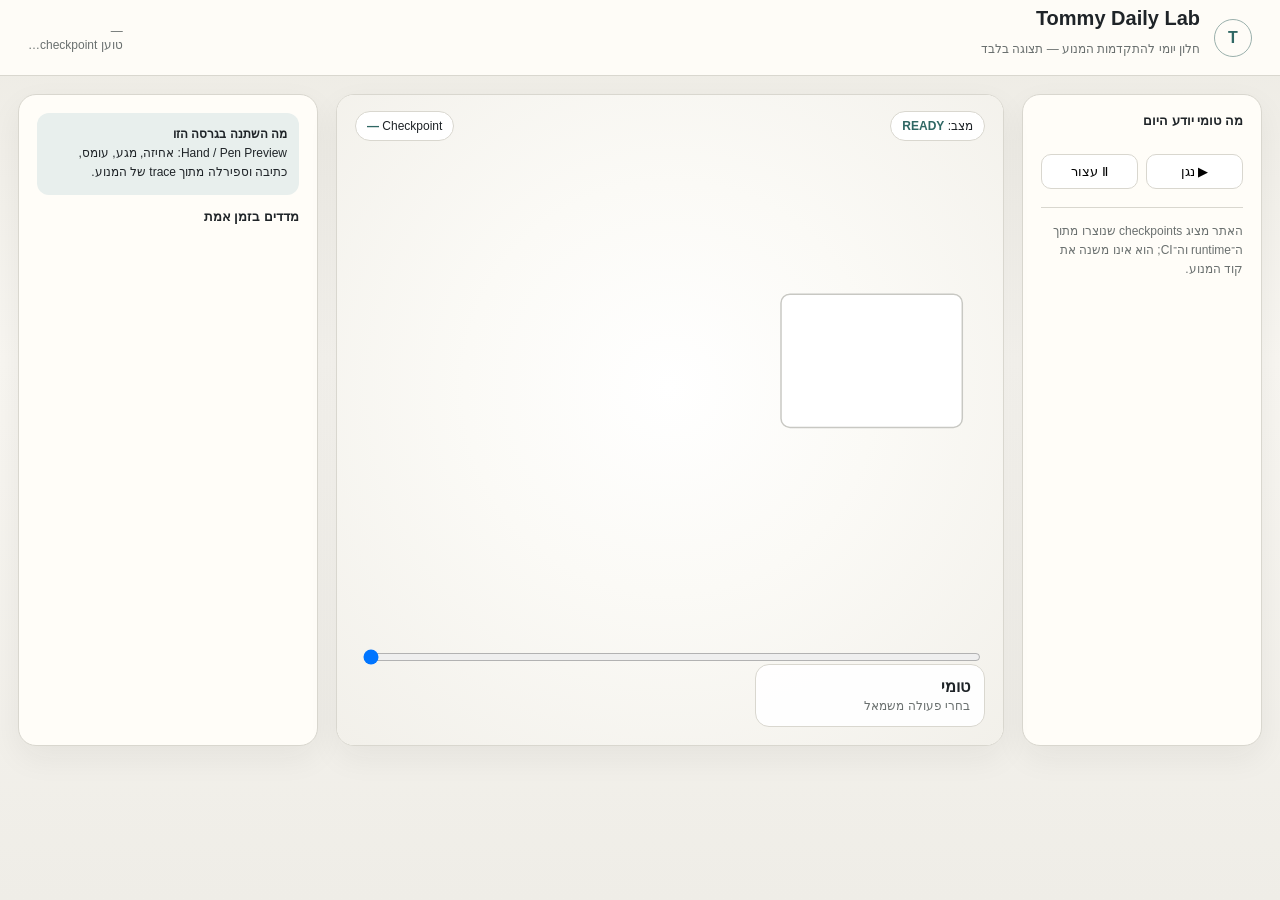
==== index.html @ c380a2aa "Add Tommy Daily Lab viewer" ====
<!doctype html>
<html lang="he" dir="rtl">
<head><meta charset="utf-8"><meta name="viewport" content="width=device-width,initial-scale=1"><title>Tommy Daily Lab</title><style>:root{--bg:#f4f2ec;--panel:#fffdf8;--ink:#1f2428;--muted:#6a706f;--line:#d9d7cf;--accent:#2f6764;--soft:#e8efed}*{box-sizing:border-box}body{margin:0;background:linear-gradient(180deg,#eceae3,#f8f6f1 40%,#efede7);color:var(--ink);font-family:Arial,"Noto Sans Hebrew",sans-serif;min-height:100vh}header{height:76px;display:flex;align-items:center;justify-content:space-between;padding:0 28px;border-bottom:1px solid var(--line);background:#fffdf8f2}.brand{display:flex;align-items:center;gap:14px}.mark{width:38px;height:38px;border:1px solid #9ab0ac;border-radius:50%;display:grid;place-items:center;font-weight:700;color:var(--accent)}.brand h1{font-size:20px;margin:0}.brand p,.stamp,.help,.metric small{color:var(--muted);font-size:12px}main{display:grid;grid-template-columns:240px minmax(520px,1fr) 300px;gap:18px;padding:18px;max-width:1500px;margin:auto}.panel,.stage{background:var(--panel);border:1px solid var(--line);border-radius:18px;box-shadow:0 12px 32px rgba(36,42,40,.06)}.panel{padding:18px}.panel h2{font-size:13px;margin:0 0 12px}.actions{display:grid;gap:9px}.action{border:1px solid #cfd6d3;background:#fff;border-radius:12px;padding:12px 13px;text-align:right;font-size:14px;cursor:pointer}.action.active{background:var(--soft);border-color:#7f9f99;color:#204d4a;font-weight:700}.stage{position:relative;min-height:650px;overflow:hidden}.stage-head{position:absolute;top:16px;right:18px;left:18px;display:flex;justify-content:space-between;z-index:1}.pill{background:#fff;border:1px solid var(--line);border-radius:999px;padding:7px 11px;font-size:12px}.pill strong{color:var(--accent)}svg{width:100%;height:650px;display:block;background:radial-gradient(circle at 50% 45%,#fff 0,#fbfaf6 42%,#f2f0ea 100%)}.body-line{stroke:#485452;stroke-width:10;stroke-linecap:round}.joint{fill:#fff;stroke:#485452;stroke-width:3}.head{fill:#fbfaf5;stroke:#485452;stroke-width:4}.torso{fill:#e7ece9;stroke:#485452;stroke-width:3}.pen{stroke:#4d5e72;stroke-width:7;stroke-linecap:round}.paper{fill:#fff;stroke:#c8c8c3;stroke-width:2}.ink{fill:none;stroke:#2f6764;stroke-width:3;stroke-linecap:round;stroke-linejoin:round}.finger{stroke:#596461;stroke-width:7;stroke-linecap:round}.finger-joint{fill:#fff;stroke:#596461;stroke-width:2}.caption{position:absolute;bottom:18px;right:18px;background:#fffffff0;border:1px solid var(--line);border-radius:14px;padding:12px 14px;min-width:230px}.caption b{display:block;font-size:16px}.caption span{font-size:12px;color:var(--muted)}.metric{padding:11px 0;border-bottom:1px solid #ebe9e2}.metric .row{display:flex;justify-content:space-between;gap:12px;font-size:13px}.status{font-weight:700}.ok{color:#32633e}.warn{color:#926b24}.bad{color:#994843}.timeline{position:absolute;left:24px;right:24px;bottom:76px;direction:ltr}.timeline input{width:100%}.playrow{display:flex;gap:8px;margin-top:14px}.playrow button{flex:1;border:1px solid var(--line);border-radius:10px;background:white;padding:9px;cursor:pointer}.today{background:var(--soft);border-radius:12px;padding:12px;margin-bottom:14px;font-size:12px;line-height:1.6}.help{line-height:1.6;margin-top:18px;padding-top:14px;border-top:1px solid var(--line)}@media(max-width:1050px){main{grid-template-columns:1fr}.stage{order:-1;min-height:560px}svg{height:560px}}</style></head>
<body><header><div class="brand"><div class="mark">T</div><div><h1>Tommy Daily Lab</h1><p>חלון יומי להתקדמות המנוע — תצוגה בלבד</p></div></div><div class="stamp"><div id="date">—</div><div id="source">טוען checkpoint…</div></div></header><main><aside class="panel"><h2>מה טומי יודע היום</h2><div class="actions" id="actions"></div><div class="playrow"><button id="play">▶ נגן</button><button id="pause">Ⅱ עצור</button></div><div class="help">האתר מציג checkpoints שנוצרו מתוך ה־runtime וה־CI; הוא אינו משנה את קוד המנוע.</div></aside><section class="stage"><div class="stage-head"><span class="pill">מצב: <strong id="mode">READY</strong></span><span class="pill">Checkpoint <strong id="ci">—</strong></span></div><svg viewBox="0 0 900 650"><rect x="600" y="155" width="245" height="180" rx="12" class="paper"/><path id="inkPath" class="ink" d=""/><g id="body"></g><g id="hand"></g></svg><div class="timeline"><input id="slider" type="range" min="0" max="100" value="0"></div><div class="caption"><b id="skillName">טומי</b><span id="captionText">בחרי פעולה משמאל</span></div></section><aside class="panel"><div class="today"><strong>מה השתנה בגרסה הזו</strong><br>Hand / Pen Preview: אחיזה, מגע, עומס, כתיבה וספירלה מתוך trace של המנוע.</div><h2>מדדים בזמן אמת</h2><div id="metrics"></div></aside></main><script>
const labels={pick_up_pencil:'הרם עט',write_I:'כתוב I',draw_spiral:'צייר ספירלה',sit:'שב',stand:'קום'};let D,traceName='pick_up_pencil',frame=0,timer=null,ink=[];function idx(n){return D.joint_names.indexOf(n)}function tv(n){return D.tool_names.indexOf(n)}function j(f,n){const i=idx(n);return i<0?0:(f[5][i]||0)}function t(f,n){const i=tv(n);return i<0?null:f[6][i]}function p2(x,y,l,a){return[x+l*Math.sin(a),y+l*Math.cos(a)]}function line(g,a,b,c='body-line'){const e=document.createElementNS('http://www.w3.org/2000/svg','line');e.setAttribute('x1',a[0]);e.setAttribute('y1',a[1]);e.setAttribute('x2',b[0]);e.setAttribute('y2',b[1]);e.setAttribute('class',c);g.appendChild(e)}function circle(g,p,r,c='joint'){const e=document.createElementNS('http://www.w3.org/2000/svg','circle');e.setAttribute('cx',p[0]);e.setAttribute('cy',p[1]);e.setAttribute('r',r);e.setAttribute('class',c);g.appendChild(e)}function body(f){const g=document.getElementById('body');g.innerHTML='';const pelvis=[385,f[2]?385:360],a=j(f,'body_thorax_pitch')*.55,ch=[pelvis[0]+Math.sin(a)*118,pelvis[1]-Math.cos(a)*118],neck=[ch[0]+Math.sin(a)*38,ch[1]-Math.cos(a)*38];const tor=document.createElementNS('http://www.w3.org/2000/svg','path');tor.setAttribute('d',`M ${pelvis[0]-34} ${pelvis[1]} L ${ch[0]-50} ${ch[1]} L ${ch[0]+50} ${ch[1]} L ${pelvis[0]+34} ${pelvis[1]} Z`);tor.setAttribute('class','torso');g.appendChild(tor);circle(g,[neck[0],neck[1]-28],27,'head');const rs=[ch[0]+48,ch[1]+7],ls=[ch[0]-48,ch[1]+7],ra=-1.62+j(f,'body_r_shoulder_flex')*.8+j(f,'body_r_shoulder_abd')*.18,la=1.62-j(f,'body_l_shoulder_flex')*.8-j(f,'body_l_shoulder_abd')*.18,re=p2(...rs,82,ra),le=p2(...ls,82,la),rw=p2(...re,76,ra+j(f,'body_r_elbow')*.9),lw=p2(...le,76,la-j(f,'body_l_elbow')*.9);line(g,rs,re);line(g,re,rw);line(g,ls,le);line(g,le,lw);[rs,re,rw,ls,le,lw].forEach(p=>circle(g,p,6));const rh=[pelvis[0]+30,pelvis[1]],lh=[pelvis[0]-30,pelvis[1]],rha=.05+j(f,'body_r_hip_flex')*.75,lha=-.05-j(f,'body_l_hip_flex')*.75,rk=p2(...rh,105,rha),lk=p2(...lh,105,lha),rank=p2(...rk,100,rha-j(f,'body_r_knee')*.72),lank=p2(...lk,100,lha+j(f,'body_l_knee')*.72);line(g,rh,rk);line(g,rk,rank);line(g,lh,lk);line(g,lk,lank);[rh,rk,rank,lh,lk,lank].forEach(p=>circle(g,p,6));if(f[3])line(g,rw,[rw[0]+42,rw[1]+20],'pen')}function fingers(g,base,vals,s=1){let p=base,a=-1.55;vals.forEach((v,i)=>{a+=(v*Math.PI/180)*.55;const q=p2(...p,(26-i*4)*s,a);line(g,p,q,'finger');circle(g,q,3,'finger-joint');p=q})}function hand(f){const g=document.getElementById('hand');g.innerHTML='';const bx=500,by=485,p=document.createElementNS('http://www.w3.org/2000/svg','rect');p.setAttribute('x',bx);p.setAttribute('y',by);p.setAttribute('width',86);p.setAttribute('height',62);p.setAttribute('rx',22);p.setAttribute('class','torso');g.appendChild(p);for(const[n,x]of[['index',bx+69],['middle',bx+50],['ring',bx+31],['little',bx+14]])fingers(g,[x,by+5],[j(f,`hand_${n}_mcp_flex`),j(f,`hand_${n}_pip`),j(f,`hand_${n}_dip`)]);fingers(g,[bx+5,by+37],[j(f,'hand_thumb_cmc_flex')*.7,j(f,'hand_thumb_mcp'),j(f,'hand_thumb_ip')],.85);if(f[3])line(g,[bx+62,by+12],[bx+125,by+70],'pen')}function row(n,v,c=''){return`<div class="metric"><div class="row"><span>${n}</span><span class="status ${c}">${v}</span></div></div>`}function metrics(f){const con=t(f,'contact'),err=t(f,'tip_error_m'),pressure=t(f,'writing_normal_force_n'),st=t(f,'static_stable'),fr=t(f,'max_friction_utilization');document.getElementById('metrics').innerHTML=row('פעולה',labels[traceName])+row('אובייקט',f[3]||'—')+row('אחיזה',f[4]||'—')+row('מגע עט',con===true?'CONTACT':con===false?'OFF':'—',con===true?'ok':'warn')+row('שגיאת קצה',err==null?'—':(err*1000).toFixed(2)+' mm',err!=null&&err<.002?'ok':'warn')+row('לחץ כתיבה',pressure==null?'—':Number(pressure).toFixed(2)+' N')+row('יציבות',st==null?'—':st?'PASS':'NOT FEASIBLE',st===true?'ok':st===false?'bad':'')+row('ניצול חיכוך',fr==null?'—':Number(fr).toFixed(2))}function render(){const tr=D.traces[traceName],f=tr[Math.min(frame,tr.length-1)];body(f);hand(f);if(frame===0)ink=[];const pp=t(f,'pen_pos');if(pp&&t(f,'contact'))ink.push(pp);const pts=ink.map(p=>[615+p[0]*210,315-p[1]*120]);document.getElementById('inkPath').setAttribute('d',pts.length?'M '+pts.map(p=>p.join(' ')).join(' L '):'');metrics(f);document.getElementById('slider').value=Math.round(frame*100/(tr.length-1));document.getElementById('mode').textContent=f[1].toUpperCase();document.getElementById('skillName').textContent=labels[traceName];document.getElementById('captionText').textContent=`Frame ${frame+1} מתוך ${tr.length}`}function play(){clearInterval(timer);timer=setInterval(()=>{if(frame>=D.traces[traceName].length-1){clearInterval(timer);return}frame++;render()},140)}function select(n){traceName=n;frame=0;ink=[];document.querySelectorAll('.action').forEach(b=>b.classList.toggle('active',b.dataset.trace===n));render();play()}fetch('latest.json?v='+Date.now()).then(r=>r.json()).then(d=>{D=d;document.getElementById('date').textContent='עדכון: '+D.date;document.getElementById('source').textContent='CI #'+D.source.ci_run+' · '+D.source.sha.slice(0,8);document.getElementById('ci').textContent='#'+D.source.ci_run;for(const n of['pick_up_pencil','write_I','draw_spiral','sit','stand']){const b=document.createElement('button');b.className='action';b.dataset.trace=n;b.textContent=labels[n];b.onclick=()=>select(n);document.getElementById('actions').appendChild(b)}document.getElementById('play').onclick=play;document.getElementById('pause').onclick=()=>clearInterval(timer);document.getElementById('slider').oninput=e=>{clearInterval(timer);frame=Math.round((D.traces[traceName].length-1)*e.target.value/100);ink=[];render()};select('pick_up_pencil')});
</script></body></html>
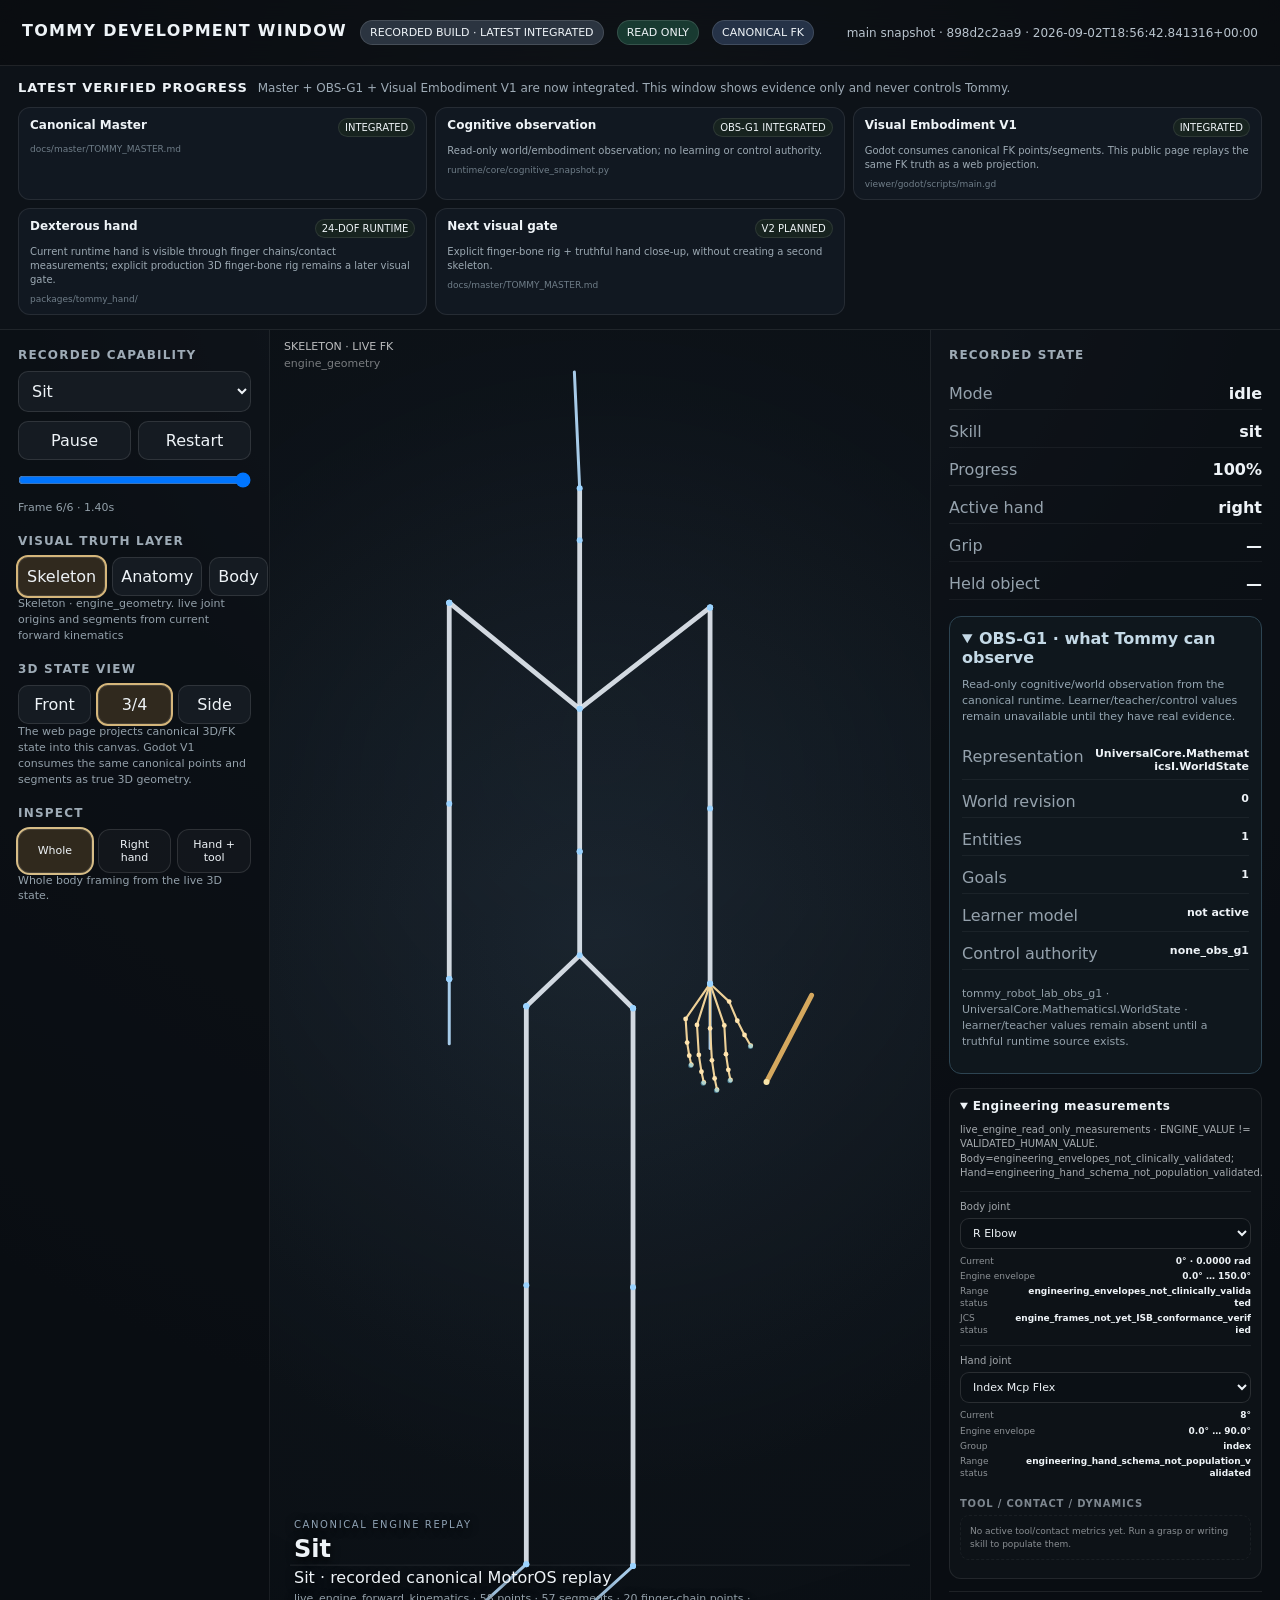
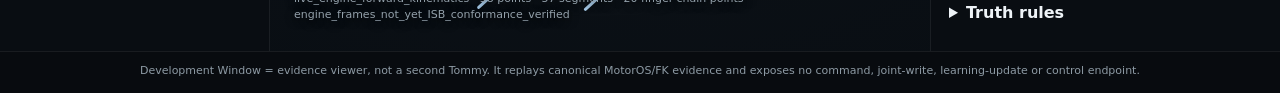
==== commit c52fac3f: "Sync validated Tommy mirror 898d2c2a" ====
--- a/index.html
+++ b/index.html
@@ -1,6 +1,138 @@
 <!doctype html>
-<html lang="he" dir="rtl">
-<head><meta charset="utf-8"><meta name="viewport" content="width=device-width,initial-scale=1"><title>Tommy Daily Lab</title><style>:root{--bg:#f4f2ec;--panel:#fffdf8;--ink:#1f2428;--muted:#6a706f;--line:#d9d7cf;--accent:#2f6764;--soft:#e8efed}*{box-sizing:border-box}body{margin:0;background:linear-gradient(180deg,#eceae3,#f8f6f1 40%,#efede7);color:var(--ink);font-family:Arial,"Noto Sans Hebrew",sans-serif;min-height:100vh}header{height:76px;display:flex;align-items:center;justify-content:space-between;padding:0 28px;border-bottom:1px solid var(--line);background:#fffdf8f2}.brand{display:flex;align-items:center;gap:14px}.mark{width:38px;height:38px;border:1px solid #9ab0ac;border-radius:50%;display:grid;place-items:center;font-weight:700;color:var(--accent)}.brand h1{font-size:20px;margin:0}.brand p,.stamp,.help,.metric small{color:var(--muted);font-size:12px}main{display:grid;grid-template-columns:240px minmax(520px,1fr) 300px;gap:18px;padding:18px;max-width:1500px;margin:auto}.panel,.stage{background:var(--panel);border:1px solid var(--line);border-radius:18px;box-shadow:0 12px 32px rgba(36,42,40,.06)}.panel{padding:18px}.panel h2{font-size:13px;margin:0 0 12px}.actions{display:grid;gap:9px}.action{border:1px solid #cfd6d3;background:#fff;border-radius:12px;padding:12px 13px;text-align:right;font-size:14px;cursor:pointer}.action.active{background:var(--soft);border-color:#7f9f99;color:#204d4a;font-weight:700}.stage{position:relative;min-height:650px;overflow:hidden}.stage-head{position:absolute;top:16px;right:18px;left:18px;display:flex;justify-content:space-between;z-index:1}.pill{background:#fff;border:1px solid var(--line);border-radius:999px;padding:7px 11px;font-size:12px}.pill strong{color:var(--accent)}svg{width:100%;height:650px;display:block;background:radial-gradient(circle at 50% 45%,#fff 0,#fbfaf6 42%,#f2f0ea 100%)}.body-line{stroke:#485452;stroke-width:10;stroke-linecap:round}.joint{fill:#fff;stroke:#485452;stroke-width:3}.head{fill:#fbfaf5;stroke:#485452;stroke-width:4}.torso{fill:#e7ece9;stroke:#485452;stroke-width:3}.pen{stroke:#4d5e72;stroke-width:7;stroke-linecap:round}.paper{fill:#fff;stroke:#c8c8c3;stroke-width:2}.ink{fill:none;stroke:#2f6764;stroke-width:3;stroke-linecap:round;stroke-linejoin:round}.finger{stroke:#596461;stroke-width:7;stroke-linecap:round}.finger-joint{fill:#fff;stroke:#596461;stroke-width:2}.caption{position:absolute;bottom:18px;right:18px;background:#fffffff0;border:1px solid var(--line);border-radius:14px;padding:12px 14px;min-width:230px}.caption b{display:block;font-size:16px}.caption span{font-size:12px;color:var(--muted)}.metric{padding:11px 0;border-bottom:1px solid #ebe9e2}.metric .row{display:flex;justify-content:space-between;gap:12px;font-size:13px}.status{font-weight:700}.ok{color:#32633e}.warn{color:#926b24}.bad{color:#994843}.timeline{position:absolute;left:24px;right:24px;bottom:76px;direction:ltr}.timeline input{width:100%}.playrow{display:flex;gap:8px;margin-top:14px}.playrow button{flex:1;border:1px solid var(--line);border-radius:10px;background:white;padding:9px;cursor:pointer}.today{background:var(--soft);border-radius:12px;padding:12px;margin-bottom:14px;font-size:12px;line-height:1.6}.help{line-height:1.6;margin-top:18px;padding-top:14px;border-top:1px solid var(--line)}@media(max-width:1050px){main{grid-template-columns:1fr}.stage{order:-1;min-height:560px}svg{height:560px}}</style></head>
-<body><header><div class="brand"><div class="mark">T</div><div><h1>Tommy Daily Lab</h1><p>חלון יומי להתקדמות המנוע — תצוגה בלבד</p></div></div><div class="stamp"><div id="date">—</div><div id="source">טוען checkpoint…</div></div></header><main><aside class="panel"><h2>מה טומי יודע היום</h2><div class="actions" id="actions"></div><div class="playrow"><button id="play">▶ נגן</button><button id="pause">Ⅱ עצור</button></div><div class="help">האתר מציג checkpoints שנוצרו מתוך ה־runtime וה־CI; הוא אינו משנה את קוד המנוע.</div></aside><section class="stage"><div class="stage-head"><span class="pill">מצב: <strong id="mode">READY</strong></span><span class="pill">Checkpoint <strong id="ci">—</strong></span></div><svg viewBox="0 0 900 650"><rect x="600" y="155" width="245" height="180" rx="12" class="paper"/><path id="inkPath" class="ink" d=""/><g id="body"></g><g id="hand"></g></svg><div class="timeline"><input id="slider" type="range" min="0" max="100" value="0"></div><div class="caption"><b id="skillName">טומי</b><span id="captionText">בחרי פעולה משמאל</span></div></section><aside class="panel"><div class="today"><strong>מה השתנה בגרסה הזו</strong><br>Hand / Pen Preview: אחיזה, מגע, עומס, כתיבה וספירלה מתוך trace של המנוע.</div><h2>מדדים בזמן אמת</h2><div id="metrics"></div></aside></main><script>
-const labels={pick_up_pencil:'הרם עט',write_I:'כתוב I',draw_spiral:'צייר ספירלה',sit:'שב',stand:'קום'};let D,traceName='pick_up_pencil',frame=0,timer=null,ink=[];function idx(n){return D.joint_names.indexOf(n)}function tv(n){return D.tool_names.indexOf(n)}function j(f,n){const i=idx(n);return i<0?0:(f[5][i]||0)}function t(f,n){const i=tv(n);return i<0?null:f[6][i]}function p2(x,y,l,a){return[x+l*Math.sin(a),y+l*Math.cos(a)]}function line(g,a,b,c='body-line'){const e=document.createElementNS('http://www.w3.org/2000/svg','line');e.setAttribute('x1',a[0]);e.setAttribute('y1',a[1]);e.setAttribute('x2',b[0]);e.setAttribute('y2',b[1]);e.setAttribute('class',c);g.appendChild(e)}function circle(g,p,r,c='joint'){const e=document.createElementNS('http://www.w3.org/2000/svg','circle');e.setAttribute('cx',p[0]);e.setAttribute('cy',p[1]);e.setAttribute('r',r);e.setAttribute('class',c);g.appendChild(e)}function body(f){const g=document.getElementById('body');g.innerHTML='';const pelvis=[385,f[2]?385:360],a=j(f,'body_thorax_pitch')*.55,ch=[pelvis[0]+Math.sin(a)*118,pelvis[1]-Math.cos(a)*118],neck=[ch[0]+Math.sin(a)*38,ch[1]-Math.cos(a)*38];const tor=document.createElementNS('http://www.w3.org/2000/svg','path');tor.setAttribute('d',`M ${pelvis[0]-34} ${pelvis[1]} L ${ch[0]-50} ${ch[1]} L ${ch[0]+50} ${ch[1]} L ${pelvis[0]+34} ${pelvis[1]} Z`);tor.setAttribute('class','torso');g.appendChild(tor);circle(g,[neck[0],neck[1]-28],27,'head');const rs=[ch[0]+48,ch[1]+7],ls=[ch[0]-48,ch[1]+7],ra=-1.62+j(f,'body_r_shoulder_flex')*.8+j(f,'body_r_shoulder_abd')*.18,la=1.62-j(f,'body_l_shoulder_flex')*.8-j(f,'body_l_shoulder_abd')*.18,re=p2(...rs,82,ra),le=p2(...ls,82,la),rw=p2(...re,76,ra+j(f,'body_r_elbow')*.9),lw=p2(...le,76,la-j(f,'body_l_elbow')*.9);line(g,rs,re);line(g,re,rw);line(g,ls,le);line(g,le,lw);[rs,re,rw,ls,le,lw].forEach(p=>circle(g,p,6));const rh=[pelvis[0]+30,pelvis[1]],lh=[pelvis[0]-30,pelvis[1]],rha=.05+j(f,'body_r_hip_flex')*.75,lha=-.05-j(f,'body_l_hip_flex')*.75,rk=p2(...rh,105,rha),lk=p2(...lh,105,lha),rank=p2(...rk,100,rha-j(f,'body_r_knee')*.72),lank=p2(...lk,100,lha+j(f,'body_l_knee')*.72);line(g,rh,rk);line(g,rk,rank);line(g,lh,lk);line(g,lk,lank);[rh,rk,rank,lh,lk,lank].forEach(p=>circle(g,p,6));if(f[3])line(g,rw,[rw[0]+42,rw[1]+20],'pen')}function fingers(g,base,vals,s=1){let p=base,a=-1.55;vals.forEach((v,i)=>{a+=(v*Math.PI/180)*.55;const q=p2(...p,(26-i*4)*s,a);line(g,p,q,'finger');circle(g,q,3,'finger-joint');p=q})}function hand(f){const g=document.getElementById('hand');g.innerHTML='';const bx=500,by=485,p=document.createElementNS('http://www.w3.org/2000/svg','rect');p.setAttribute('x',bx);p.setAttribute('y',by);p.setAttribute('width',86);p.setAttribute('height',62);p.setAttribute('rx',22);p.setAttribute('class','torso');g.appendChild(p);for(const[n,x]of[['index',bx+69],['middle',bx+50],['ring',bx+31],['little',bx+14]])fingers(g,[x,by+5],[j(f,`hand_${n}_mcp_flex`),j(f,`hand_${n}_pip`),j(f,`hand_${n}_dip`)]);fingers(g,[bx+5,by+37],[j(f,'hand_thumb_cmc_flex')*.7,j(f,'hand_thumb_mcp'),j(f,'hand_thumb_ip')],.85);if(f[3])line(g,[bx+62,by+12],[bx+125,by+70],'pen')}function row(n,v,c=''){return`<div class="metric"><div class="row"><span>${n}</span><span class="status ${c}">${v}</span></div></div>`}function metrics(f){const con=t(f,'contact'),err=t(f,'tip_error_m'),pressure=t(f,'writing_normal_force_n'),st=t(f,'static_stable'),fr=t(f,'max_friction_utilization');document.getElementById('metrics').innerHTML=row('פעולה',labels[traceName])+row('אובייקט',f[3]||'—')+row('אחיזה',f[4]||'—')+row('מגע עט',con===true?'CONTACT':con===false?'OFF':'—',con===true?'ok':'warn')+row('שגיאת קצה',err==null?'—':(err*1000).toFixed(2)+' mm',err!=null&&err<.002?'ok':'warn')+row('לחץ כתיבה',pressure==null?'—':Number(pressure).toFixed(2)+' N')+row('יציבות',st==null?'—':st?'PASS':'NOT FEASIBLE',st===true?'ok':st===false?'bad':'')+row('ניצול חיכוך',fr==null?'—':Number(fr).toFixed(2))}function render(){const tr=D.traces[traceName],f=tr[Math.min(frame,tr.length-1)];body(f);hand(f);if(frame===0)ink=[];const pp=t(f,'pen_pos');if(pp&&t(f,'contact'))ink.push(pp);const pts=ink.map(p=>[615+p[0]*210,315-p[1]*120]);document.getElementById('inkPath').setAttribute('d',pts.length?'M '+pts.map(p=>p.join(' ')).join(' L '):'');metrics(f);document.getElementById('slider').value=Math.round(frame*100/(tr.length-1));document.getElementById('mode').textContent=f[1].toUpperCase();document.getElementById('skillName').textContent=labels[traceName];document.getElementById('captionText').textContent=`Frame ${frame+1} מתוך ${tr.length}`}function play(){clearInterval(timer);timer=setInterval(()=>{if(frame>=D.traces[traceName].length-1){clearInterval(timer);return}frame++;render()},140)}function select(n){traceName=n;frame=0;ink=[];document.querySelectorAll('.action').forEach(b=>b.classList.toggle('active',b.dataset.trace===n));render();play()}fetch('latest.json?v='+Date.now()).then(r=>r.json()).then(d=>{D=d;document.getElementById('date').textContent='עדכון: '+D.date;document.getElementById('source').textContent='CI #'+D.source.ci_run+' · '+D.source.sha.slice(0,8);document.getElementById('ci').textContent='#'+D.source.ci_run;for(const n of['pick_up_pencil','write_I','draw_spiral','sit','stand']){const b=document.createElement('button');b.className='action';b.dataset.trace=n;b.textContent=labels[n];b.onclick=()=>select(n);document.getElementById('actions').appendChild(b)}document.getElementById('play').onclick=play;document.getElementById('pause').onclick=()=>clearInterval(timer);document.getElementById('slider').oninput=e=>{clearInterval(timer);frame=Math.round((D.traces[traceName].length-1)*e.target.value/100);ink=[];render()};select('pick_up_pencil')});
-</script></body></html>+<html lang="en" dir="ltr">
+<head>
+  <meta charset="utf-8">
+  <meta name="viewport" content="width=device-width, initial-scale=1">
+  <title>Tommy Development Window</title>
+  <link rel="stylesheet" href="/site.css">
+  <link rel="stylesheet" href="/focus_inspector.css">
+  <link rel="stylesheet" href="/live_measurements.css">
+</head>
+<body>
+  <header class="topbar">
+    <div>
+      <strong>TOMMY DEVELOPMENT WINDOW</strong>
+      <span class="badge recorded">RECORDED BUILD · LATEST INTEGRATED</span>
+      <span class="badge readonly">READ ONLY</span>
+      <span class="badge geometry">CANONICAL FK</span>
+    </div>
+    <div id="buildMeta" class="build-meta">Loading latest validated build…</div>
+  </header>
+
+  <section class="development-strip" aria-label="Tommy development status">
+    <div class="development-intro">
+      <strong>Latest verified progress</strong>
+      <span>Master + OBS-G1 + Visual Embodiment V1 are now integrated. This window shows evidence only and never controls Tommy.</span>
+    </div>
+    <div id="developmentCards" class="development-cards"></div>
+  </section>
+
+  <main class="shell">
+    <aside class="panel controls">
+      <h2>Recorded capability</h2>
+      <select id="demoSelect" aria-label="Recorded demo"></select>
+      <div class="playback-row">
+        <button id="playPause">Play</button>
+        <button id="restart">Restart</button>
+      </div>
+      <input id="timeline" type="range" min="0" max="0" value="0" step="1" aria-label="Replay timeline">
+      <p id="frameStatus" class="microcopy">Waiting for replay data…</p>
+
+      <h2>Visual truth layer</h2>
+      <div class="button-grid">
+        <button data-layer="skeleton" class="active">Skeleton</button>
+        <button data-layer="anatomy">Anatomy</button>
+        <button data-layer="body">Body</button>
+      </div>
+      <p id="layerTruth" class="microcopy">Recorded engine geometry.</p>
+
+      <h2>3D state view</h2>
+      <div class="button-grid">
+        <button data-view="front">Front</button>
+        <button data-view="threequarter" class="active">3/4</button>
+        <button data-view="side">Side</button>
+      </div>
+      <p class="microcopy">The web page projects canonical 3D/FK state into this canvas. Godot V1 consumes the same canonical points and segments as true 3D geometry.</p>
+
+      <h2>Inspect</h2>
+      <div class="focus-controls">
+        <button data-focus="whole" class="active">Whole</button>
+        <button data-focus="right_hand">Right hand</button>
+        <button data-focus="tool">Hand + tool</button>
+      </div>
+      <p id="focusTruth" class="microcopy">Whole body framing from the recorded engine state.</p>
+    </aside>
+
+    <section class="stage-wrap">
+      <div class="stage">
+        <canvas id="engineCanvas" aria-label="Tommy recorded canonical engine viewer"></canvas>
+      </div>
+      <div class="stage-caption">
+        <div class="stage-kicker">CANONICAL ENGINE REPLAY</div>
+        <h1 id="demoTitle">Tommy</h1>
+        <p id="motionStatus">Loading replay…</p>
+        <p id="visualTruth" class="microcopy"></p>
+      </div>
+    </section>
+
+    <aside class="panel right">
+      <h2>Recorded state</h2>
+      <dl class="state-list">
+        <div><dt>Mode</dt><dd id="mode">—</dd></div>
+        <div><dt>Skill</dt><dd id="skill">—</dd></div>
+        <div><dt>Progress</dt><dd id="progress">—</dd></div>
+        <div><dt>Active hand</dt><dd id="activeHand">—</dd></div>
+        <div><dt>Grip</dt><dd id="grip">—</dd></div>
+        <div><dt>Held object</dt><dd id="heldObject">—</dd></div>
+      </dl>
+
+      <details class="cognitive-panel" open>
+        <summary>OBS-G1 · what Tommy can observe</summary>
+        <p class="panel-explainer">Read-only cognitive/world observation from the canonical runtime. Learner/teacher/control values remain unavailable until they have real evidence.</p>
+        <dl class="state-list compact">
+          <div><dt>Representation</dt><dd id="cogRepresentation">—</dd></div>
+          <div><dt>World revision</dt><dd id="cogRevision">—</dd></div>
+          <div><dt>Entities</dt><dd id="cogEntities">—</dd></div>
+          <div><dt>Goals</dt><dd id="cogGoals">—</dd></div>
+          <div><dt>Learner model</dt><dd id="cogLearner">—</dd></div>
+          <div><dt>Control authority</dt><dd id="cogControl">—</dd></div>
+        </dl>
+        <p id="cognitiveTruth" class="microcopy">Loading cognitive observation…</p>
+      </details>
+
+      <details class="measurements-panel" open>
+        <summary>Engineering measurements</summary>
+        <p id="measurementTruth" class="measurement-truth">Loading recorded measurements…</p>
+        <div class="measurement-inspector">
+          <label for="bodyJointSelect">Body joint</label>
+          <select id="bodyJointSelect"></select>
+          <div id="bodyJointReading" class="measurement-reading"></div>
+        </div>
+        <div class="measurement-inspector">
+          <label for="handJointSelect">Hand joint</label>
+          <select id="handJointSelect"></select>
+          <div id="handJointReading" class="measurement-reading"></div>
+        </div>
+        <h3>Tool / contact / dynamics</h3>
+        <div id="toolMetricCards" class="metric-grid"></div>
+        <div id="digitContactTable" class="digit-contact-table"></div>
+      </details>
+
+      <details>
+        <summary>Truth rules</summary>
+        <ul id="truthRules" class="truth-list"></ul>
+      </details>
+    </aside>
+  </main>
+
+  <footer>
+    Development Window = evidence viewer, not a second Tommy. It replays canonical MotorOS/FK evidence and exposes no command, joint-write, learning-update or control endpoint.
+  </footer>
+
+  <script src="/engine_viewer.js"></script>
+  <script src="/live_measurements.js"></script>
+  <script src="/site.js"></script>
+  <script src="/focus_inspector.js"></script>
+  <script src="/contact_overlay.js"></script>
+</body>
+</html>
--- a/site.css
+++ b/site.css
@@ -0,0 +1 @@
+*{box-sizing:border-box}html,body{margin:0;min-height:100%;font-family:Inter,ui-sans-serif,system-ui,-apple-system,BlinkMacSystemFont,"Segoe UI",sans-serif;background:#0c1015;color:#eef3f7}body{min-height:100vh;background:radial-gradient(circle at 50% 12%,#25303a 0,#10151b 38%,#090c10 76%)}button,select,input{font:inherit}.topbar{min-height:66px;display:flex;align-items:center;justify-content:space-between;gap:16px;padding:14px 22px;border-bottom:1px solid #ffffff18;background:#090c10cc;backdrop-filter:blur(14px);position:sticky;top:0;z-index:5}.topbar strong{letter-spacing:.08em}.badge{display:inline-block;margin-left:8px;padding:5px 9px;border-radius:999px;font-size:11px;border:1px solid #ffffff20}.recorded{background:#2b3440}.readonly{background:#183a31}.geometry{background:#253247}.build-meta{font-size:12px;color:#b9c4ce}.development-strip{border-bottom:1px solid #ffffff14;background:#0d1218;padding:14px 18px;display:grid;gap:12px}.development-intro{display:flex;align-items:baseline;gap:10px;flex-wrap:wrap}.development-intro strong{font-size:13px;letter-spacing:.07em;text-transform:uppercase}.development-intro span{font-size:12px;color:#9eabb6}.development-cards{display:grid;grid-template-columns:repeat(5,minmax(150px,1fr));gap:8px}.development-card{border:1px solid #ffffff16;border-radius:12px;padding:10px 11px;background:#111821;min-width:0}.development-card-head{display:flex;justify-content:space-between;gap:8px;align-items:flex-start}.development-card strong{font-size:12px}.development-status{font-size:10px;white-space:nowrap;border:1px solid #ffffff18;border-radius:999px;padding:3px 6px;background:#17231f}.development-card p{font-size:10px;line-height:1.4;color:#9ca9b3;margin:7px 0}.development-card small{display:block;font-size:9px;color:#6f7d88;overflow-wrap:anywhere}.shell{display:grid;grid-template-columns:270px minmax(360px,1fr) 350px;min-height:calc(100vh - 108px)}.panel{padding:18px;border-right:1px solid #ffffff12;background:#0b0f14b8;overflow:auto}.panel.right{border-right:0;border-left:1px solid #ffffff12}h1,h2,h3,p{margin-top:0}h2{font-size:12px;text-transform:uppercase;letter-spacing:.1em;color:#9eabb6;margin:18px 0 9px}h2:first-child{margin-top:0}h3{font-size:12px;color:#b9c4ce}.controls select,.measurement-inspector select{width:100%;background:#151b22;color:#eef3f7;border:1px solid #ffffff1c;border-radius:10px;padding:9px}.playback-row,.button-grid{display:grid;grid-template-columns:repeat(2,1fr);gap:7px;margin-top:9px}.button-grid{grid-template-columns:repeat(3,1fr)}button{border:1px solid #ffffff1c;border-radius:10px;padding:9px 8px;background:#151b22;color:#eef3f7;cursor:pointer}button:hover{background:#1b232c}button.active{outline:2px solid #d5b67b;background:#30291e}#timeline{width:100%;margin:12px 0}.microcopy{font-size:11px;line-height:1.45;color:#93a0aa}.warning{color:#e1b46e}.stage-wrap{min-width:0;display:flex;flex-direction:column;position:relative}.stage{flex:1;min-height:560px;position:relative;background:radial-gradient(circle at 50% 46%,#19232d 0,#0a0f14 70%)}.stage canvas{position:absolute;inset:0;width:100%;height:100%}.stage-caption{position:absolute;left:24px;bottom:24px;pointer-events:none;text-shadow:0 2px 10px #000}.stage-kicker{font-size:10px;letter-spacing:.16em;color:#8fa2b4;margin-bottom:5px}.stage-caption h1{font-size:24px;margin-bottom:5px}.stage-caption p{margin:4px 0}.state-list{display:grid;gap:6px}.state-list div{display:flex;justify-content:space-between;gap:10px;border-bottom:1px solid #ffffff0d;padding:6px 0}.state-list dt{color:#95a2ad}.state-list dd{margin:0;font-weight:650;text-align:right;overflow-wrap:anywhere}.state-list.compact dd{font-size:11px;max-width:58%}.cognitive-panel{border:1px solid #2d4452;border-radius:12px;padding:12px;margin:14px 0;background:#0f171d}.cognitive-panel summary{color:#c4d9e6}.panel-explainer{font-size:11px;line-height:1.45;color:#94a5b1;margin:10px 0}details{border-top:1px solid #ffffff16;padding:11px 0}summary{cursor:pointer;font-weight:650}.truth-list{padding-left:18px;color:#a9b5bf;font-size:12px;line-height:1.5}footer{min-height:42px;padding:12px 20px;border-top:1px solid #ffffff12;font-size:11px;color:#8d9aa4;text-align:center;background:#080b0f}@media(max-width:1350px){.development-cards{grid-template-columns:repeat(3,minmax(150px,1fr))}}@media(max-width:1050px){.shell{grid-template-columns:220px 1fr}.panel.right{grid-column:1/-1;border-left:0;border-top:1px solid #ffffff12}.stage{min-height:540px}.development-cards{grid-template-columns:repeat(2,minmax(150px,1fr))}}@media(max-width:720px){.topbar{align-items:flex-start;flex-direction:column}.development-cards{grid-template-columns:1fr}.shell{display:flex;flex-direction:column}.stage-wrap{order:-1}.stage{min-height:520px}.panel{border:0;border-top:1px solid #ffffff12}.controls{display:block}.stage-caption{left:16px;bottom:16px}.build-meta{max-width:100%;overflow-wrap:anywhere}}
--- a/focus_inspector.css
+++ b/focus_inspector.css
@@ -0,0 +1,31 @@
+.focus-controls {
+  display:grid;
+  grid-template-columns:repeat(3,1fr);
+  gap:6px;
+}
+.focus-controls button {
+  width:100%;
+  border:1px solid #ffffff1e;
+  color:inherit;
+  background:#ffffff08;
+  border-radius:12px;
+  padding:8px 6px;
+  cursor:pointer;
+  text-align:center;
+  font-size:11px;
+}
+.focus-controls button:hover { background:#ffffff10; }
+.focus-controls button.active { outline:2px solid #d7bd87; background:#30291d; }
+.contact-legend { line-height:1.8; }
+.contact-legend .dot {
+  display:inline-block;
+  width:7px;
+  height:7px;
+  border-radius:50%;
+  margin:0 3px 0 6px;
+  vertical-align:middle;
+}
+.contact-legend .dot.geometry { background:#73c7e8; }
+.contact-legend .dot.loaded { background:#6ee7a8; }
+.contact-legend .dot.roll { background:#f6ad55; }
+.contact-legend .dot.slide { background:#ff6b6b; }
--- a/live_measurements.css
+++ b/live_measurements.css
@@ -0,0 +1,117 @@
+.measurements-panel {
+  margin:12px 0;
+  border:1px solid #ffffff16;
+  border-radius:12px;
+  padding:10px;
+  background:#0d1217;
+}
+.measurements-panel > summary {
+  cursor:pointer;
+  font-size:12px;
+  font-weight:700;
+  letter-spacing:.04em;
+}
+.measurement-truth {
+  font-size:10px;
+  line-height:1.45;
+  opacity:.68;
+  margin:10px 0;
+}
+.measurement-truth.warning { color:#ffd19b; opacity:.95; }
+.measurement-inspector {
+  padding:9px 0;
+  border-top:1px solid #ffffff10;
+}
+.measurement-inspector label {
+  display:block;
+  margin-bottom:6px;
+  font-size:10px;
+  opacity:.65;
+}
+.measurement-inspector select {
+  width:100%;
+  border:1px solid #ffffff20;
+  border-radius:9px;
+  background:#0b1015;
+  color:inherit;
+  padding:7px 8px;
+  font:inherit;
+  font-size:11px;
+}
+.measurement-reading {
+  margin-top:6px;
+  display:grid;
+  gap:3px;
+}
+.measurement-reading div {
+  display:flex;
+  justify-content:space-between;
+  gap:10px;
+  font-size:9px;
+  line-height:1.35;
+}
+.measurement-reading span { opacity:.56; }
+.measurement-reading strong { text-align:right; overflow-wrap:anywhere; }
+.measurements-panel h3 {
+  margin:10px 0 6px;
+  font-size:10px;
+  text-transform:uppercase;
+  letter-spacing:.08em;
+  opacity:.65;
+}
+.metric-grid {
+  display:grid;
+  grid-template-columns:1fr 1fr;
+  gap:6px;
+}
+.metric-card {
+  min-width:0;
+  border:1px solid #ffffff12;
+  border-radius:9px;
+  padding:7px;
+  background:#ffffff04;
+}
+.metric-card small,
+.metric-card strong,
+.metric-card span { display:block; }
+.metric-card small {
+  font-size:8px;
+  line-height:1.2;
+  text-transform:uppercase;
+  letter-spacing:.04em;
+  opacity:.58;
+}
+.metric-card strong {
+  margin-top:4px;
+  font-size:13px;
+}
+.metric-card span {
+  margin-top:4px;
+  font-size:7px;
+  line-height:1.3;
+  opacity:.42;
+  overflow-wrap:anywhere;
+}
+.measurement-empty {
+  grid-column:1 / -1;
+  margin:0;
+  border:1px dashed #ffffff18;
+  border-radius:9px;
+  padding:9px;
+  font-size:9px;
+  line-height:1.4;
+  opacity:.55;
+}
+.digit-contact-table { margin-top:8px; }
+.digit-contact-row {
+  display:grid;
+  grid-template-columns:1fr .8fr .9fr 1fr;
+  gap:5px;
+  padding:5px 0;
+  border-top:1px solid #ffffff0d;
+  font-size:8px;
+}
+.digit-contact-row span { opacity:.66; text-align:right; }
+@media (max-width: 900px) {
+  .metric-grid { grid-template-columns:1fr 1fr; }
+}
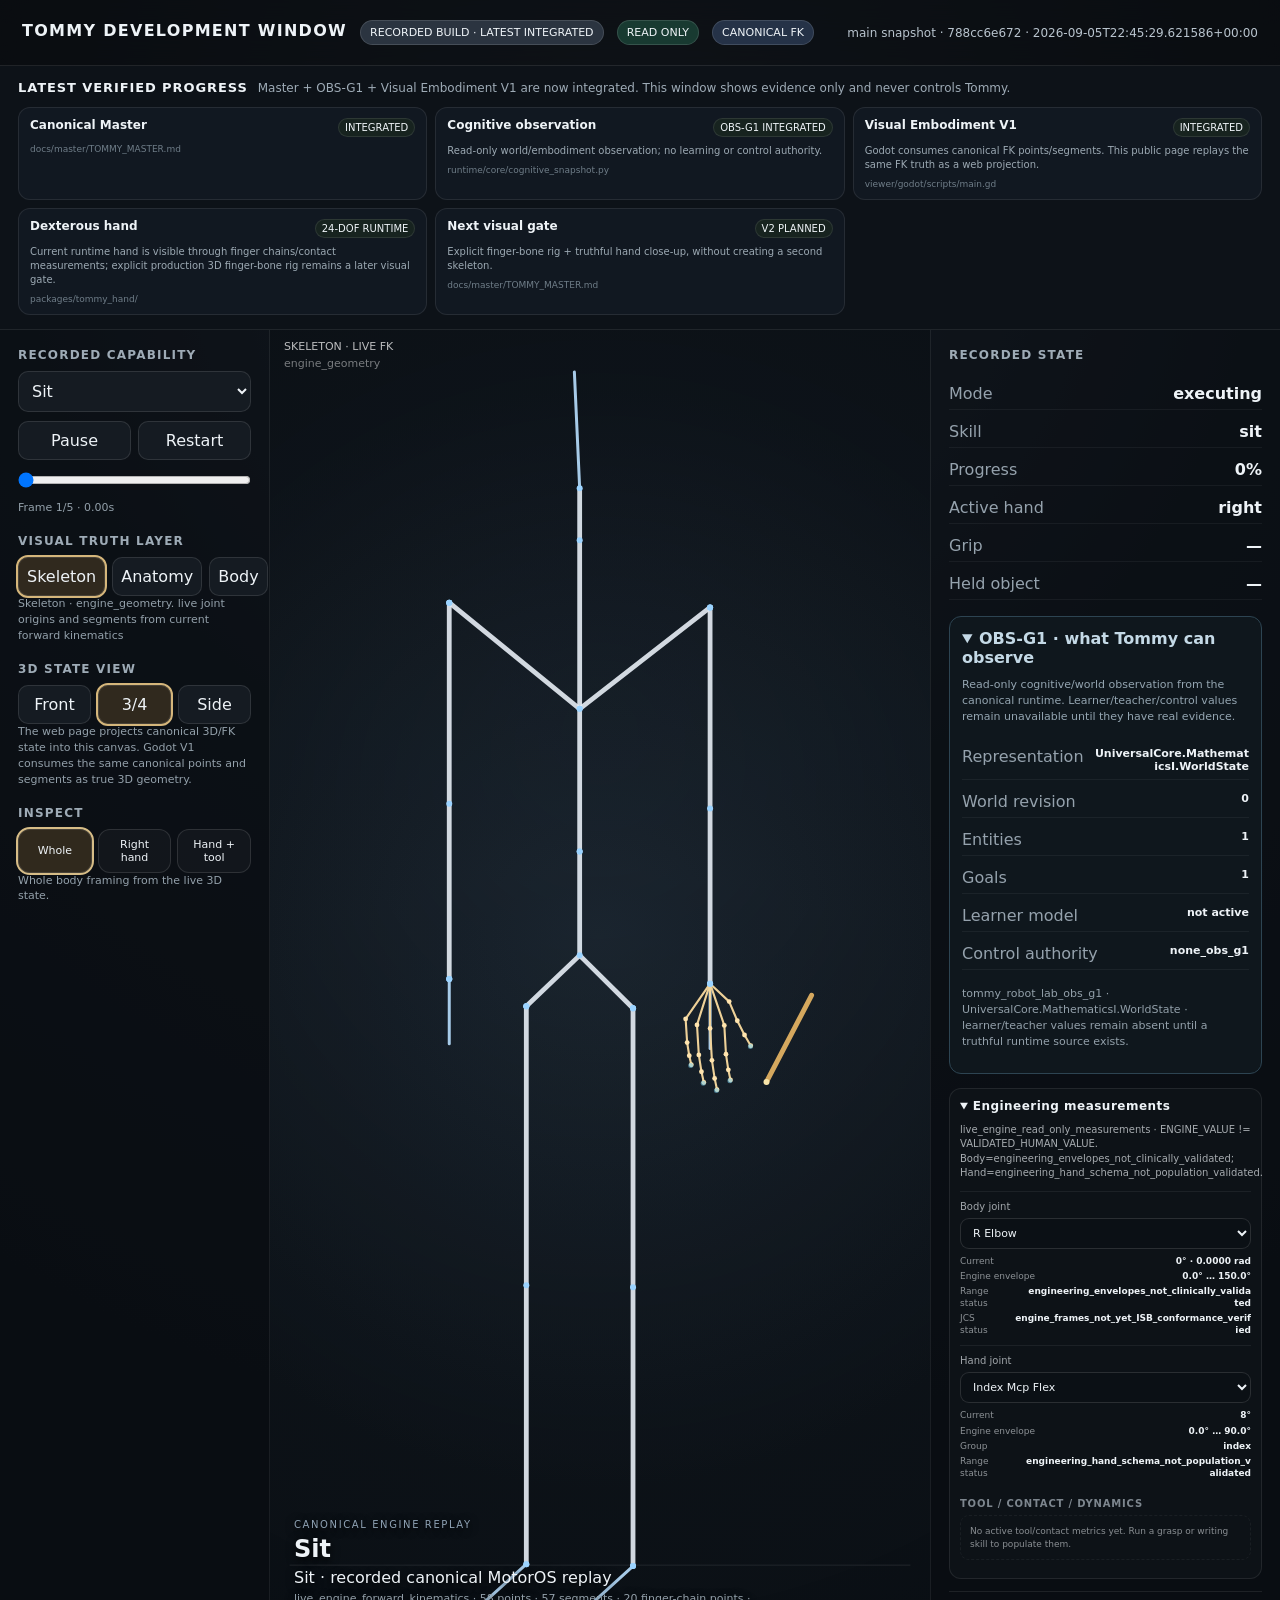
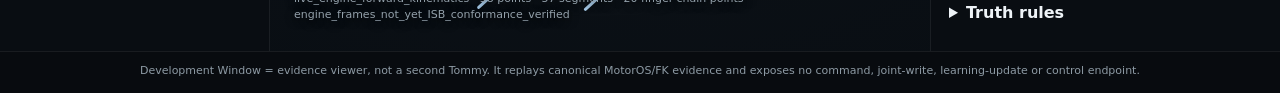
==== commit c9bfafeb: "Sync validated Tommy mirror 788cc6e6" ====
--- a/index.html
+++ b/index.html
@@ -100,6 +100,20 @@
         <p id="cognitiveTruth" class="microcopy">Loading cognitive observation…</p>
       </details>
 
+      <details id="jazzPanel" class="jazz-panel" hidden>
+        <summary>J4 · Jazz Solo observation</summary>
+        <p class="panel-explainer">Recorded reference decision only. It has no command, joint-write, or MotorOS authority.</p>
+        <dl class="state-list compact">
+          <div><dt>Status</dt><dd id="jazzStatus">—</dd></div>
+          <div><dt>Candidate</dt><dd id="jazzCandidate">—</dd></div>
+          <div><dt>Profile source</dt><dd id="jazzProfileSource">—</dd></div>
+          <div><dt>Contact evidence</dt><dd id="jazzContactEvidence">—</dd></div>
+          <div><dt>Gaze evidence</dt><dd id="jazzGazeEvidence">—</dd></div>
+          <div><dt>Control authority</dt><dd id="jazzControl">—</dd></div>
+        </dl>
+        <p id="jazzTruth" class="microcopy"></p>
+      </details>
+
       <details class="measurements-panel" open>
         <summary>Engineering measurements</summary>
         <p id="measurementTruth" class="measurement-truth">Loading recorded measurements…</p>
--- a/site.css
+++ b/site.css
@@ -1 +1,3 @@
 *{box-sizing:border-box}html,body{margin:0;min-height:100%;font-family:Inter,ui-sans-serif,system-ui,-apple-system,BlinkMacSystemFont,"Segoe UI",sans-serif;background:#0c1015;color:#eef3f7}body{min-height:100vh;background:radial-gradient(circle at 50% 12%,#25303a 0,#10151b 38%,#090c10 76%)}button,select,input{font:inherit}.topbar{min-height:66px;display:flex;align-items:center;justify-content:space-between;gap:16px;padding:14px 22px;border-bottom:1px solid #ffffff18;background:#090c10cc;backdrop-filter:blur(14px);position:sticky;top:0;z-index:5}.topbar strong{letter-spacing:.08em}.badge{display:inline-block;margin-left:8px;padding:5px 9px;border-radius:999px;font-size:11px;border:1px solid #ffffff20}.recorded{background:#2b3440}.readonly{background:#183a31}.geometry{background:#253247}.build-meta{font-size:12px;color:#b9c4ce}.development-strip{border-bottom:1px solid #ffffff14;background:#0d1218;padding:14px 18px;display:grid;gap:12px}.development-intro{display:flex;align-items:baseline;gap:10px;flex-wrap:wrap}.development-intro strong{font-size:13px;letter-spacing:.07em;text-transform:uppercase}.development-intro span{font-size:12px;color:#9eabb6}.development-cards{display:grid;grid-template-columns:repeat(5,minmax(150px,1fr));gap:8px}.development-card{border:1px solid #ffffff16;border-radius:12px;padding:10px 11px;background:#111821;min-width:0}.development-card-head{display:flex;justify-content:space-between;gap:8px;align-items:flex-start}.development-card strong{font-size:12px}.development-status{font-size:10px;white-space:nowrap;border:1px solid #ffffff18;border-radius:999px;padding:3px 6px;background:#17231f}.development-card p{font-size:10px;line-height:1.4;color:#9ca9b3;margin:7px 0}.development-card small{display:block;font-size:9px;color:#6f7d88;overflow-wrap:anywhere}.shell{display:grid;grid-template-columns:270px minmax(360px,1fr) 350px;min-height:calc(100vh - 108px)}.panel{padding:18px;border-right:1px solid #ffffff12;background:#0b0f14b8;overflow:auto}.panel.right{border-right:0;border-left:1px solid #ffffff12}h1,h2,h3,p{margin-top:0}h2{font-size:12px;text-transform:uppercase;letter-spacing:.1em;color:#9eabb6;margin:18px 0 9px}h2:first-child{margin-top:0}h3{font-size:12px;color:#b9c4ce}.controls select,.measurement-inspector select{width:100%;background:#151b22;color:#eef3f7;border:1px solid #ffffff1c;border-radius:10px;padding:9px}.playback-row,.button-grid{display:grid;grid-template-columns:repeat(2,1fr);gap:7px;margin-top:9px}.button-grid{grid-template-columns:repeat(3,1fr)}button{border:1px solid #ffffff1c;border-radius:10px;padding:9px 8px;background:#151b22;color:#eef3f7;cursor:pointer}button:hover{background:#1b232c}button.active{outline:2px solid #d5b67b;background:#30291e}#timeline{width:100%;margin:12px 0}.microcopy{font-size:11px;line-height:1.45;color:#93a0aa}.warning{color:#e1b46e}.stage-wrap{min-width:0;display:flex;flex-direction:column;position:relative}.stage{flex:1;min-height:560px;position:relative;background:radial-gradient(circle at 50% 46%,#19232d 0,#0a0f14 70%)}.stage canvas{position:absolute;inset:0;width:100%;height:100%}.stage-caption{position:absolute;left:24px;bottom:24px;pointer-events:none;text-shadow:0 2px 10px #000}.stage-kicker{font-size:10px;letter-spacing:.16em;color:#8fa2b4;margin-bottom:5px}.stage-caption h1{font-size:24px;margin-bottom:5px}.stage-caption p{margin:4px 0}.state-list{display:grid;gap:6px}.state-list div{display:flex;justify-content:space-between;gap:10px;border-bottom:1px solid #ffffff0d;padding:6px 0}.state-list dt{color:#95a2ad}.state-list dd{margin:0;font-weight:650;text-align:right;overflow-wrap:anywhere}.state-list.compact dd{font-size:11px;max-width:58%}.cognitive-panel{border:1px solid #2d4452;border-radius:12px;padding:12px;margin:14px 0;background:#0f171d}.cognitive-panel summary{color:#c4d9e6}.panel-explainer{font-size:11px;line-height:1.45;color:#94a5b1;margin:10px 0}details{border-top:1px solid #ffffff16;padding:11px 0}summary{cursor:pointer;font-weight:650}.truth-list{padding-left:18px;color:#a9b5bf;font-size:12px;line-height:1.5}footer{min-height:42px;padding:12px 20px;border-top:1px solid #ffffff12;font-size:11px;color:#8d9aa4;text-align:center;background:#080b0f}@media(max-width:1350px){.development-cards{grid-template-columns:repeat(3,minmax(150px,1fr))}}@media(max-width:1050px){.shell{grid-template-columns:220px 1fr}.panel.right{grid-column:1/-1;border-left:0;border-top:1px solid #ffffff12}.stage{min-height:540px}.development-cards{grid-template-columns:repeat(2,minmax(150px,1fr))}}@media(max-width:720px){.topbar{align-items:flex-start;flex-direction:column}.development-cards{grid-template-columns:1fr}.shell{display:flex;flex-direction:column}.stage-wrap{order:-1}.stage{min-height:520px}.panel{border:0;border-top:1px solid #ffffff12}.controls{display:block}.stage-caption{left:16px;bottom:16px}.build-meta{max-width:100%;overflow-wrap:anywhere}}
+
+.jazz-panel{border:1px solid #66552e;border-radius:12px;padding:12px;margin:14px 0;background:#1b1710}.jazz-panel summary{color:#ead39b}
